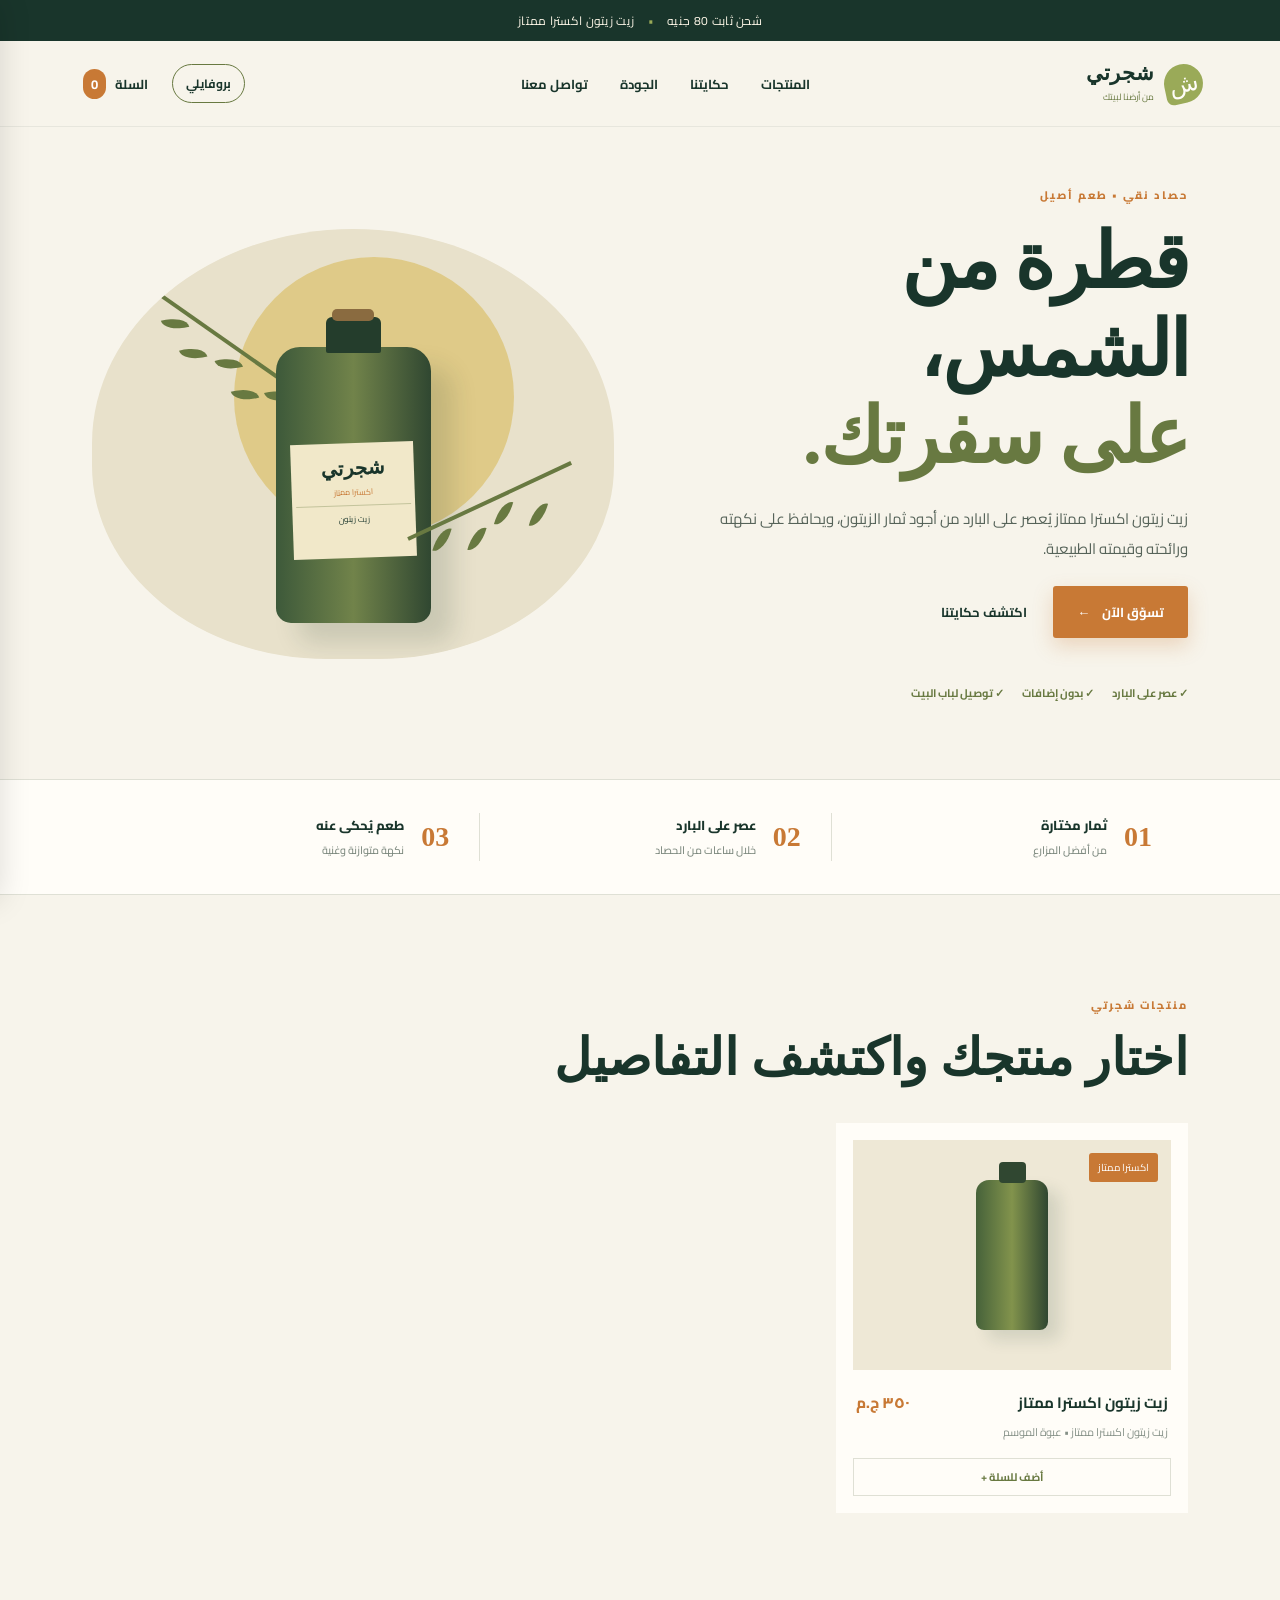
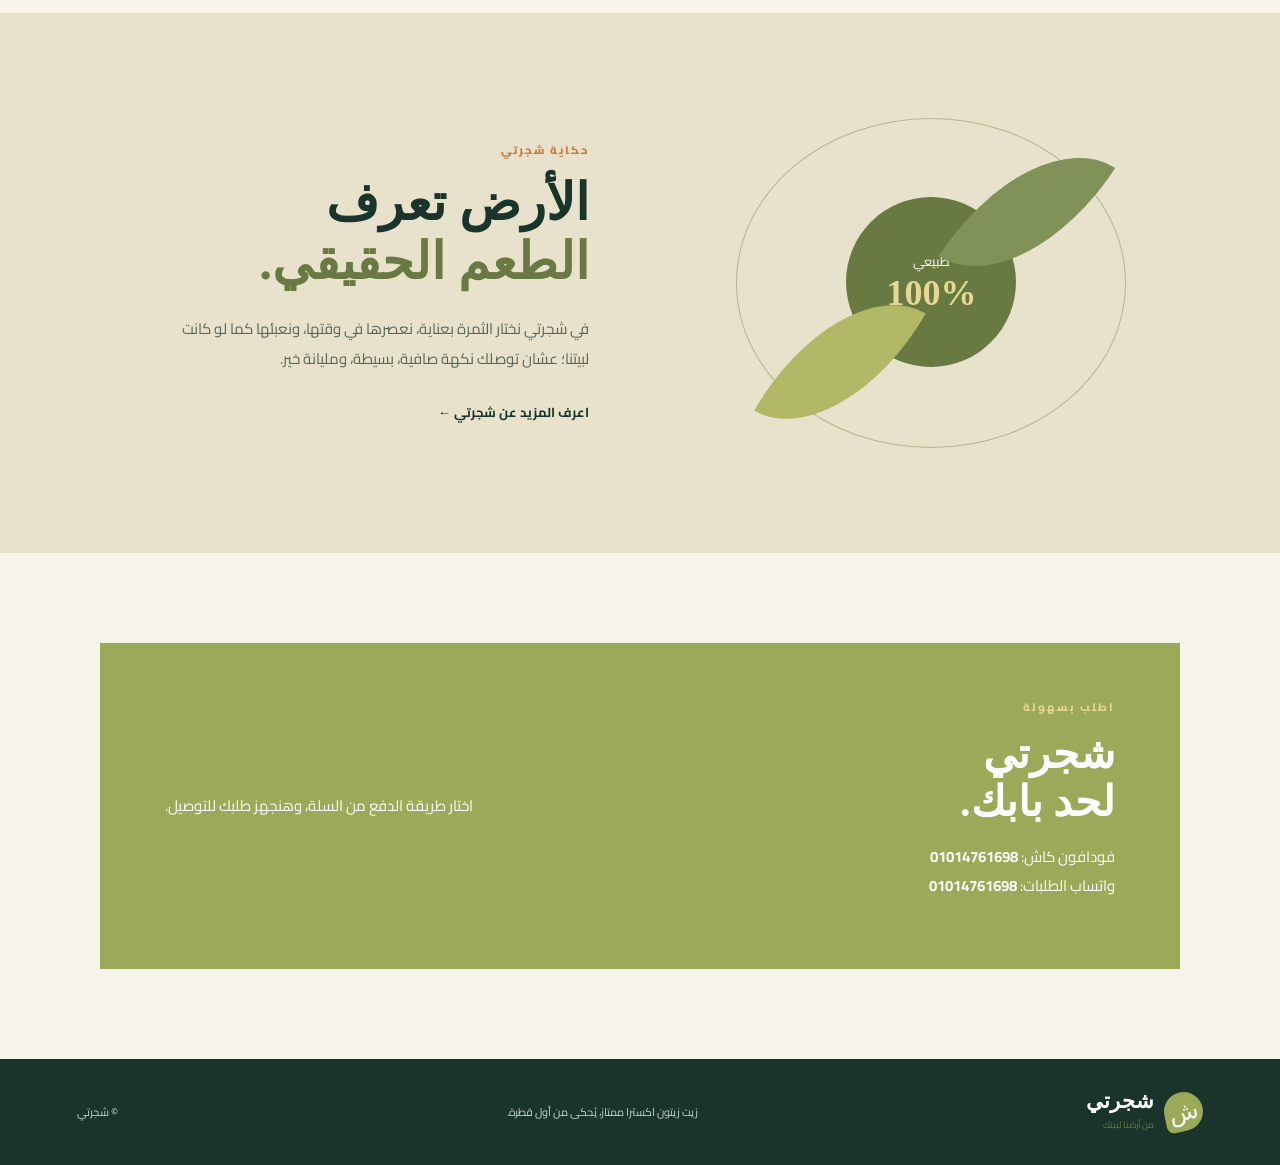
==== index.html @ 8ee8e9fa "Add standalone guest profile and automatic order tracking" ====
<!doctype html>
<html lang="ar" dir="rtl">
  <head>
    <meta charset="UTF-8" />
    <meta name="viewport" content="width=device-width, initial-scale=1.0" />
    <meta name="description" content="شجرتي — زيت زيتون اكسترا ممتاز من المزرعة إلى باب بيتك." />
    <title>شجرتي | زيت زيتون اكسترا ممتاز</title>
    <link rel="preconnect" href="https://fonts.googleapis.com" />
    <link rel="preconnect" href="https://fonts.gstatic.com" crossorigin />
    <link href="https://fonts.googleapis.com/css2?family=Cairo:wght@400;500;600;700;800&family=Playfair+Display:wght@600;700&display=swap" rel="stylesheet" />
    <link rel="stylesheet" href="styles.css" />
    <style>
      .checkout-form{display:grid;gap:10px;margin-top:18px;padding-top:16px;border-top:1px solid #dfe0d5}
      .checkout-form[hidden]{display:none}
      .checkout-form input,.checkout-form textarea{width:100%;box-sizing:border-box;border:1px solid #dfe0d5;padding:11px;font:13px Cairo;background:#fffdf8}
      .checkout-form textarea{min-height:70px;resize:vertical}
      .payment-options{display:grid;gap:8px}.payment-option{display:flex;align-items:center;gap:8px;padding:10px;background:#f3f4ed;border:1px solid transparent;cursor:pointer}.payment-option.selected{border-color:#c87935;background:#fff7eb}.payment-note{font-size:12px;color:#667066;line-height:1.7}.receipt-field{display:grid;gap:5px;padding:10px;background:#fff7eb;border:1px solid #e5c49f}.receipt-field[hidden]{display:none}.receipt-field small{font-size:11px;color:#667066}.cart-footer{max-height:72vh;overflow:auto}.product-image>img,.product-image>video{width:100%;height:100%;object-fit:cover;position:relative;z-index:1}.product-image>video{background:#19352b}.price-old{text-decoration:line-through;color:#89938a;font-size:12px;margin-left:7px}.discount-badge{background:#a94b3d;color:#fff;padding:4px 7px;border-radius:3px;font-size:10px}.intro{position:fixed;inset:0;z-index:100;background:#19352b;display:grid;place-items:center;pointer-events:none;animation:introOut .8s 2.2s forwards}.intro-bottle{width:92px;height:170px;border-radius:16px 16px 10px 10px;background:linear-gradient(90deg,#314d35,#9aaa58,#304731);position:relative;box-shadow:0 20px 40px #0005}.intro-bottle:before{content:'';position:absolute;top:-27px;right:27px;width:38px;height:30px;background:#8a6b40;border-radius:5px}.intro-drop{position:absolute;width:18px;height:26px;border-radius:70% 30% 70% 30%;background:#d8b94d;top:-90px;right:37px;transform:rotate(45deg);animation:dropIn 1.1s .35s ease-in forwards}.intro-label{position:absolute;inset:60px 10px auto;padding:12px 3px;background:#f1e8c9;text-align:center;color:#19352b;font:700 16px Georgia}.account-section,.tracking-section{max-width:1080px;margin:70px auto;padding:36px;background:#fffdf8;border:1px solid #dfe0d5}.account-grid{display:grid;grid-template-columns:1fr 1fr;gap:24px}.account-section input,.account-section textarea,.tracking-section input{width:100%;box-sizing:border-box;border:1px solid #dfe0d5;padding:11px;margin:5px 0;font:13px Cairo}.review-card{padding:14px 0;border-bottom:1px solid #dfe0d5}.stars{color:#c87935;letter-spacing:2px}.status-line{display:flex;gap:8px;flex-wrap:wrap;margin-top:15px}.status-step{padding:8px 12px;border-radius:20px;background:#eef0e8;color:#667066;font-size:12px}.status-step.active{background:#c87935;color:white}@keyframes dropIn{0%{top:-90px;opacity:0}20%{opacity:1}75%{top:105px;opacity:1}100%{top:105px;opacity:0}}@keyframes introOut{to{opacity:0;visibility:hidden}}@media(max-width:700px){.account-grid{grid-template-columns:1fr}.account-section,.tracking-section{margin-inline:22px;padding:24px}}
    </style>
  </head>
  <body>
    <div class="intro" aria-label="شجرتي"><div class="intro-bottle"><span class="intro-drop"></span><span class="intro-label">شجرتي</span></div></div>
    <div class="announcement">شحن ثابت 80 جنيه <span>•</span> زيت زيتون اكسترا ممتاز</div>
    <header class="site-header"><a class="brand" href="#top" aria-label="شجرتي - الصفحة الرئيسية"><span class="brand-mark">ش</span><span><strong>شجرتي</strong><small>من أرضنا لبيتك</small></span></a><nav class="main-nav" aria-label="التنقل الرئيسي"><a href="#products">المنتجات</a><a href="#story">حكايتنا</a><a href="#quality">الجودة</a><a href="#contact">تواصل معنا</a></nav><div class="header-actions"><a class="profile-button" id="profileButton" href="profile.html">بروفايلي</a><button class="cart-button" id="openCart" aria-label="فتح سلة المشتريات">السلة <span id="cartCount">0</span></button></div></header>
    <main id="top">
      <section class="hero"><div class="hero-copy"><p class="eyebrow">حصاد نقي • طعم أصيل</p><h1>قطرة من الشمس،<br /><em>على سفرتك.</em></h1><p class="hero-text">زيت زيتون اكسترا ممتاز يُعصر على البارد من أجود ثمار الزيتون، ويحافظ على نكهته ورائحته وقيمته الطبيعية.</p><div class="hero-actions"><a class="button button-primary" href="#products">تسوّق الآن <span>←</span></a><a class="text-link" href="#story">اكتشف حكايتنا</a></div><div class="hero-notes"><span>✓ عصر على البارد</span><span>✓ بدون إضافات</span><span>✓ توصيل لباب البيت</span></div></div><div class="hero-art" aria-label="زجاجة زيت زيتون مرسومة"><div class="sun"></div><div class="olive-branch branch-one"><i></i><i></i><i></i><i></i><i></i></div><div class="bottle"><div class="bottle-cap"></div><div class="bottle-label"><b>شجرتي</b><small>اكسترا ممتاز</small><span>زيت زيتون</span></div></div><div class="olive-branch branch-two"><i></i><i></i><i></i><i></i></div></div></section>
      <section class="trust-row" id="quality"><div><strong>01</strong><span>ثمار مختارة<br /><small>من أفضل المزارع</small></span></div><div><strong>02</strong><span>عصر على البارد<br /><small>خلال ساعات من الحصاد</small></span></div><div><strong>03</strong><span>طعم يُحكى عنه<br /><small>نكهة متوازنة وغنية</small></span></div></section>
      <section class="products-section" id="products"><div class="section-heading"><div><p class="eyebrow">منتجات شجرتي</p><h2>اختار منتجك واكتشف التفاصيل</h2></div></div><div class="products-grid" id="productsGrid"></div></section>
      <section class="story" id="story"><div class="story-visual"><div class="story-circle">طبيعي<br /><b>100%</b></div><div class="story-leaf leaf-a"></div><div class="story-leaf leaf-b"></div></div><div class="story-copy"><p class="eyebrow">حكاية شجرتي</p><h2>الأرض تعرف<br /><em>الطعم الحقيقي.</em></h2><p>في شجرتي نختار الثمرة بعناية، نعصرها في وقتها، ونعبئها كما لو كانت لبيتنا؛ عشان توصلك نكهة صافية، بسيطة، ومليانة خير.</p><a class="text-link" href="#contact">اعرف المزيد عن شجرتي ←</a></div></section>
      <section class="newsletter" id="contact"><div><p class="eyebrow">اطلب بسهولة</p><h2>شجرتي<br />لحد بابك.</h2><p class="contact-line">فودافون كاش: <strong>01014761698</strong><br />واتساب الطلبات: <strong>01014761698</strong></p></div><p>اختار طريقة الدفع من السلة، وهنجهز طلبك للتوصيل.</p></section>
    </main>
    <footer class="site-footer"><div class="brand footer-brand"><span class="brand-mark">ش</span><span><strong>شجرتي</strong><small>من أرضنا لبيتك</small></span></div><p>زيت زيتون اكسترا ممتاز، يُحكى من أول قطرة.</p><span>© شجرتي</span></footer>
    <aside class="cart-drawer" id="cartDrawer" aria-hidden="true"><div class="drawer-head"><h2>سلة مشترياتك</h2><button id="closeCart" aria-label="إغلاق السلة">×</button></div><div id="cartItems" class="cart-items"><p class="empty-cart">السلة فاضية لسه.<br />اختار زيتك المفضل!</p></div><div class="cart-footer"><div><span>المنتجات + الشحن</span><strong id="cartTotal">0 ج.م</strong></div><button class="button button-primary" id="checkout" type="button">إتمام الطلب والبيانات</button><form class="checkout-form" id="checkoutForm" hidden><input id="customerName" name="customer_name" placeholder="الاسم بالكامل" required /><input id="customerPhone" name="phone" type="tel" placeholder="رقم الهاتف" required /><textarea id="customerAddress" name="address" placeholder="العنوان بالتفصيل" required></textarea><div class="payment-options"><label class="payment-option selected" data-payment-option="cod"><input type="radio" name="payment_method" value="cod" checked /> الدفع عند الاستلام</label><label class="payment-option" data-payment-option="vodafone_cash"><input type="radio" name="payment_method" value="vodafone_cash" /> تحويل Vodafone Cash</label></div><p class="payment-note">سعر المنتج 350 ج.م + 80 ج.م شحن. للتحويل: أرسل 430 ج.م إلى <strong>01014761698</strong> ثم اختر Vodafone Cash لرفع صورة الوصل.</p><div class="receipt-field" id="receiptField" hidden><label for="receipt"><strong>ارفع صورة وصل التحويل هنا</strong></label><input id="receipt" name="receipt" type="file" accept="image/jpeg,image/png,image/webp" /><small>الصورة ستصل مباشرة إلى لوحة الأدمن لمراجعة الطلب.</small></div><textarea name="notes" placeholder="ملاحظات إضافية (اختياري)"></textarea><button class="button button-primary" type="submit">تأكيد الطلب</button><p class="admin-msg" id="checkoutMessage"></p></form></div></aside><div class="overlay" id="overlay"></div>
    <script src="script.js"></script>
  </body>
</html>
---- styles.css ----
:root{--ink:#19352b;--olive:#687941;--lime:#9aaa58;--cream:#f7f4eb;--paper:#fffdf8;--sand:#e9e0ca;--orange:#c87935;--line:#dfe0d5;--shadow:0 25px 70px #19352b18}*{box-sizing:border-box}html{scroll-behavior:smooth}body{margin:0;background:var(--cream);color:var(--ink);font-family:Cairo,Arial,sans-serif;font-size:15px}.announcement{background:var(--ink);color:#fff8e9;text-align:center;font-size:12px;letter-spacing:.3px;padding:9px}.announcement span{color:var(--lime);padding:0 10px}.site-header{height:86px;display:flex;align-items:center;justify-content:space-between;padding:0 clamp(22px,6vw,92px);background:var(--cream);border-bottom:1px solid #19352b12;position:sticky;top:0;z-index:10}.brand{display:flex;align-items:center;gap:10px;color:var(--ink);text-decoration:none}.brand-mark{width:39px;height:39px;border-radius:50% 50% 50% 7px;background:var(--lime);display:grid;place-items:center;font-family:Georgia,serif;font-size:24px;color:var(--paper);transform:rotate(-12deg)}.brand strong{display:block;font-family:Georgia,serif;font-size:21px;line-height:1}.brand small{font-size:9px;color:var(--olive);display:block;margin-top:4px}.main-nav{display:flex;gap:32px}.main-nav a,.text-link{color:var(--ink);text-decoration:none;font-size:13px;font-weight:700}.main-nav a:hover,.text-link:hover{color:var(--orange)}.cart-button{background:none;border:0;color:var(--ink);font:700 13px Cairo;cursor:pointer}.cart-button span{background:var(--orange);color:#fff;border-radius:20px;padding:3px 8px;margin-right:6px}.hero{min-height:620px;display:grid;grid-template-columns:1fr 1fr;gap:4vw;align-items:center;max-width:1250px;margin:auto;padding:58px clamp(22px,6vw,92px) 76px}.hero-copy{max-width:550px}.eyebrow{color:var(--orange);font-size:11px;letter-spacing:2px;font-weight:800;margin:0 0 14px}.hero h1,h2{font-family:Georgia,'Times New Roman',serif;font-weight:700;line-height:1.14;margin:0}.hero h1{font-size:clamp(50px,6vw,82px);letter-spacing:-2px}.hero h1 em,h2 em{color:var(--olive);font-style:normal}.hero-text{color:#566359;line-height:2;margin:22px 0;max-width:470px}.hero-actions{display:flex;align-items:center;gap:26px}.button{border:0;border-radius:3px;padding:14px 24px;font:700 13px Cairo;cursor:pointer;display:inline-flex;align-items:center;justify-content:center;gap:12px;text-decoration:none}.button-primary{background:var(--orange);color:white;box-shadow:0 8px 20px #c8793540}.button-primary:hover{background:#ad6327}.button-dark{background:var(--ink);color:white}.hero-notes{display:flex;flex-wrap:wrap;gap:18px;margin-top:45px;color:var(--olive);font-size:11px;font-weight:700}.hero-art{height:430px;position:relative;background:#e8e1cb;border-radius:50% 50% 45% 45%;overflow:hidden}.sun{width:280px;height:280px;border-radius:50%;background:#dbbf64;position:absolute;top:28px;right:100px;opacity:.65}.bottle{position:absolute;width:155px;height:276px;bottom:36px;right:calc(50% - 78px);background:linear-gradient(90deg,#3d593a,#71834a 50%,#304731);border-radius:24px 24px 15px 15px;box-shadow:22px 20px 25px #19352b25}.bottle:before{content:'';position:absolute;top:-30px;right:50px;width:55px;height:36px;background:#243d2c;border-radius:6px 6px 2px 2px}.bottle-cap{position:absolute;top:-38px;right:57px;width:42px;height:12px;background:#8a6b40;border-radius:5px}.bottle-label{position:absolute;top:96px;left:16px;right:16px;height:115px;background:#f1e8c9;color:var(--ink);text-align:center;padding:13px 4px;transform:rotate(-2deg)}.bottle-label b{font:700 20px Georgia;display:block}.bottle-label small{display:block;font-size:8px;color:var(--orange);margin:5px}.bottle-label span{font-size:8px;display:block;border-top:1px solid #68794155;padding-top:6px}.olive-branch{position:absolute;width:180px;height:110px;border-top:4px solid var(--olive);transform:rotate(35deg)}.branch-one{left:20px;top:105px}.branch-two{right:12px;bottom:55px;transform:rotate(-25deg)}.olive-branch i{position:absolute;width:13px;height:26px;border-radius:100% 0;background:var(--olive);transform:rotate(40deg)}.olive-branch i:nth-child(1){left:24px;top:0}.olive-branch i:nth-child(2){left:56px;top:14px}.olive-branch i:nth-child(3){left:91px;top:2px}.olive-branch i:nth-child(4){left:122px;top:18px}.olive-branch i:nth-child(5){left:150px;top:0}.trust-row{background:var(--paper);display:grid;grid-template-columns:repeat(3,1fr);padding:33px clamp(22px,10vw,155px);gap:30px;border-block:1px solid var(--line)}.trust-row div{display:flex;align-items:center;gap:17px;border-left:1px solid var(--line);padding-left:28px}.trust-row div:last-child{border:0}.trust-row strong{font:700 28px Georgia;color:var(--orange)}.trust-row span{font-weight:800;font-size:13px}.trust-row small{font-weight:500;color:#7c887e}.products-section{max-width:1250px;margin:auto;padding:100px clamp(22px,6vw,92px)}.section-heading{display:flex;align-items:end;justify-content:space-between;margin-bottom:36px}.section-heading h2,.story h2,.newsletter h2{font-size:clamp(35px,4vw,52px)}.filters{display:flex;gap:7px}.filter{font:700 12px Cairo;color:var(--olive);border:1px solid var(--line);background:transparent;padding:8px 17px;cursor:pointer;border-radius:20px}.filter.active,.filter:hover{background:var(--olive);border-color:var(--olive);color:white}.products-grid{display:grid;grid-template-columns:repeat(3,1fr);gap:20px}.product-card{background:var(--paper);padding:17px;position:relative;transition:transform .25s,box-shadow .25s}.product-card:hover{transform:translateY(-6px);box-shadow:var(--shadow)}.product-image{height:230px;background:#eee8d6;display:grid;place-items:center;position:relative;overflow:hidden}.product-image:after{content:'ز';font:100px Georgia;color:#d7c77e;opacity:.45;transform:rotate(-15deg)}.product-image .mini-bottle{width:72px;height:150px;background:linear-gradient(90deg,#46623a,#82934c,#304731);border-radius:13px 13px 8px 8px;position:absolute;z-index:1;box-shadow:12px 10px 16px #19352b20}.product-image .mini-bottle:before{content:'';position:absolute;top:-18px;right:22px;width:27px;height:21px;background:#304731;border-radius:4px}.product-tag{position:absolute;top:13px;right:13px;background:var(--orange);color:white;border-radius:3px;padding:5px 9px;font-size:10px;z-index:2}.product-info{padding:18px 3px 3px;display:flex;justify-content:space-between;gap:10px}.product-info h3{font-size:15px;margin:0 0 5px}.product-info p{font-size:11px;color:#859087;margin:0}.price{font-weight:800;color:var(--orange);white-space:nowrap}.add-product{background:none;border:1px solid var(--line);color:var(--olive);font:700 11px Cairo;padding:8px 10px;cursor:pointer;margin-top:13px;width:100%}.add-product:hover{background:var(--olive);color:#fff}.story{background:#e8e1cb;display:grid;grid-template-columns:1fr 1fr;gap:8vw;align-items:center;padding:105px clamp(22px,12vw,180px)}.story-visual{height:330px;position:relative;border:1px solid #68794166;border-radius:50%;max-width:390px}.story-circle{position:absolute;width:170px;height:170px;border-radius:50%;background:var(--olive);color:#fff;text-align:center;display:grid;place-content:center;line-height:1.7;top:78px;right:calc(50% - 85px);font-size:13px}.story-circle b{font:700 36px Georgia;color:#e7d796}.story-leaf{position:absolute;width:100px;height:170px;border-radius:100% 0;background:#819258}.leaf-a{top:8px;right:48px;transform:rotate(33deg)}.leaf-b{bottom:0;left:53px;transform:rotate(210deg);background:#b1b866}.story-copy{max-width:460px}.story-copy p:not(.eyebrow){line-height:2;color:#58675d;margin:23px 0}.newsletter{max-width:1080px;margin:90px auto;padding:54px 65px;background:var(--lime);color:#fff;display:flex;align-items:center;justify-content:space-between;gap:30px}.newsletter .eyebrow{color:#e5d696}.newsletter h2{font-size:42px}.newsletter form{display:flex;flex-wrap:wrap;gap:8px;max-width:410px}.newsletter input{border:0;padding:15px;width:245px;font:12px Cairo;background:#fffdf8}.newsletter .button-dark{background:var(--ink)}.newsletter small{flex-basis:100%;font-size:11px}.site-footer{background:var(--ink);color:#cdd6c8;display:flex;align-items:center;justify-content:space-between;padding:32px clamp(22px,6vw,92px);font-size:11px}.footer-brand{color:#fff}.cart-drawer{position:fixed;z-index:30;left:0;top:0;width:min(420px,100%);height:100vh;background:var(--paper);transform:translateX(-100%);transition:transform .3s;display:flex;flex-direction:column;box-shadow:0 0 30px #0002}.cart-drawer.open{transform:translateX(0)}.drawer-head{display:flex;justify-content:space-between;align-items:center;padding:24px;border-bottom:1px solid var(--line)}.drawer-head h2{font-size:24px}.drawer-head button{background:none;border:0;font-size:28px;cursor:pointer;color:var(--ink)}.cart-items{padding:24px;flex:1;overflow:auto}.empty-cart{text-align:center;color:#89938a;line-height:2;margin-top:70px}.cart-line{display:flex;justify-content:space-between;align-items:center;border-bottom:1px solid var(--line);padding:15px 0}.cart-line h4{margin:0 0 5px}.cart-line small{color:#89938a}.cart-line button{background:none;border:0;color:var(--orange);cursor:pointer}.cart-footer{padding:24px;border-top:1px solid var(--line)}.cart-footer>div{display:flex;justify-content:space-between;margin-bottom:20px}.cart-footer strong{color:var(--orange)}.cart-footer .button{width:100%}.overlay{position:fixed;inset:0;background:#19352b80;z-index:20;display:none}.overlay.show{display:block}@media(max-width:800px){.main-nav{display:none}.hero{grid-template-columns:1fr;padding-top:48px}.hero-art{height:330px;order:-1}.bottle{transform:scale(.8);bottom:10px}.trust-row{grid-template-columns:1fr;gap:18px}.trust-row div{border:0;border-bottom:1px solid var(--line);padding:0 0 15px}.products-grid{grid-template-columns:1fr 1fr}.story{grid-template-columns:1fr;padding-block:75px}.story-visual{margin:auto;width:100%}.newsletter{margin-inline:22px;padding:35px 25px;display:block}.newsletter h2{font-size:34px;margin-bottom:26px}.newsletter input{width:100%}.newsletter .button{width:100%}.site-footer{display:grid;gap:18px}.section-heading{display:block}.filters{margin-top:20px}}@media(max-width:480px){.products-grid{grid-template-columns:1fr}.hero h1{font-size:49px}.hero-notes{display:grid;gap:9px}.site-header{height:72px}.hero-actions{gap:15px}}

.product-link{display:grid;color:inherit;text-decoration:none}.product-link:hover h3{color:var(--orange)}.profile-form{display:grid;grid-template-columns:1fr 1fr auto;gap:10px;margin:20px 0}.profile-form input{margin:0!important}.order-card{display:flex;justify-content:space-between;gap:12px;padding:14px;margin:8px 0;background:#f3f4ed;color:var(--ink);text-decoration:none;border-right:3px solid var(--orange)}.order-card span,.order-card small{color:#69756b;font-size:12px}@media(max-width:700px){.profile-form{grid-template-columns:1fr}.order-card{display:grid}}

.header-actions{display:flex;align-items:center;gap:18px}.profile-button{border:1px solid var(--olive);color:var(--ink);border-radius:20px;padding:7px 13px;font-size:12px;font-weight:700;text-decoration:none;max-width:150px;overflow:hidden;text-overflow:ellipsis;white-space:nowrap}.profile-button:hover{background:var(--olive);color:#fff}.profile-tracking{border-top:1px solid var(--line);margin-top:24px;padding-top:20px}.profile-tracking form{display:grid;grid-template-columns:1fr 1fr auto;gap:10px}.profile-tracking input{margin:0!important}@media(max-width:700px){.header-actions{gap:8px}.profile-button{max-width:105px;padding-inline:9px}.profile-tracking form{grid-template-columns:1fr}}
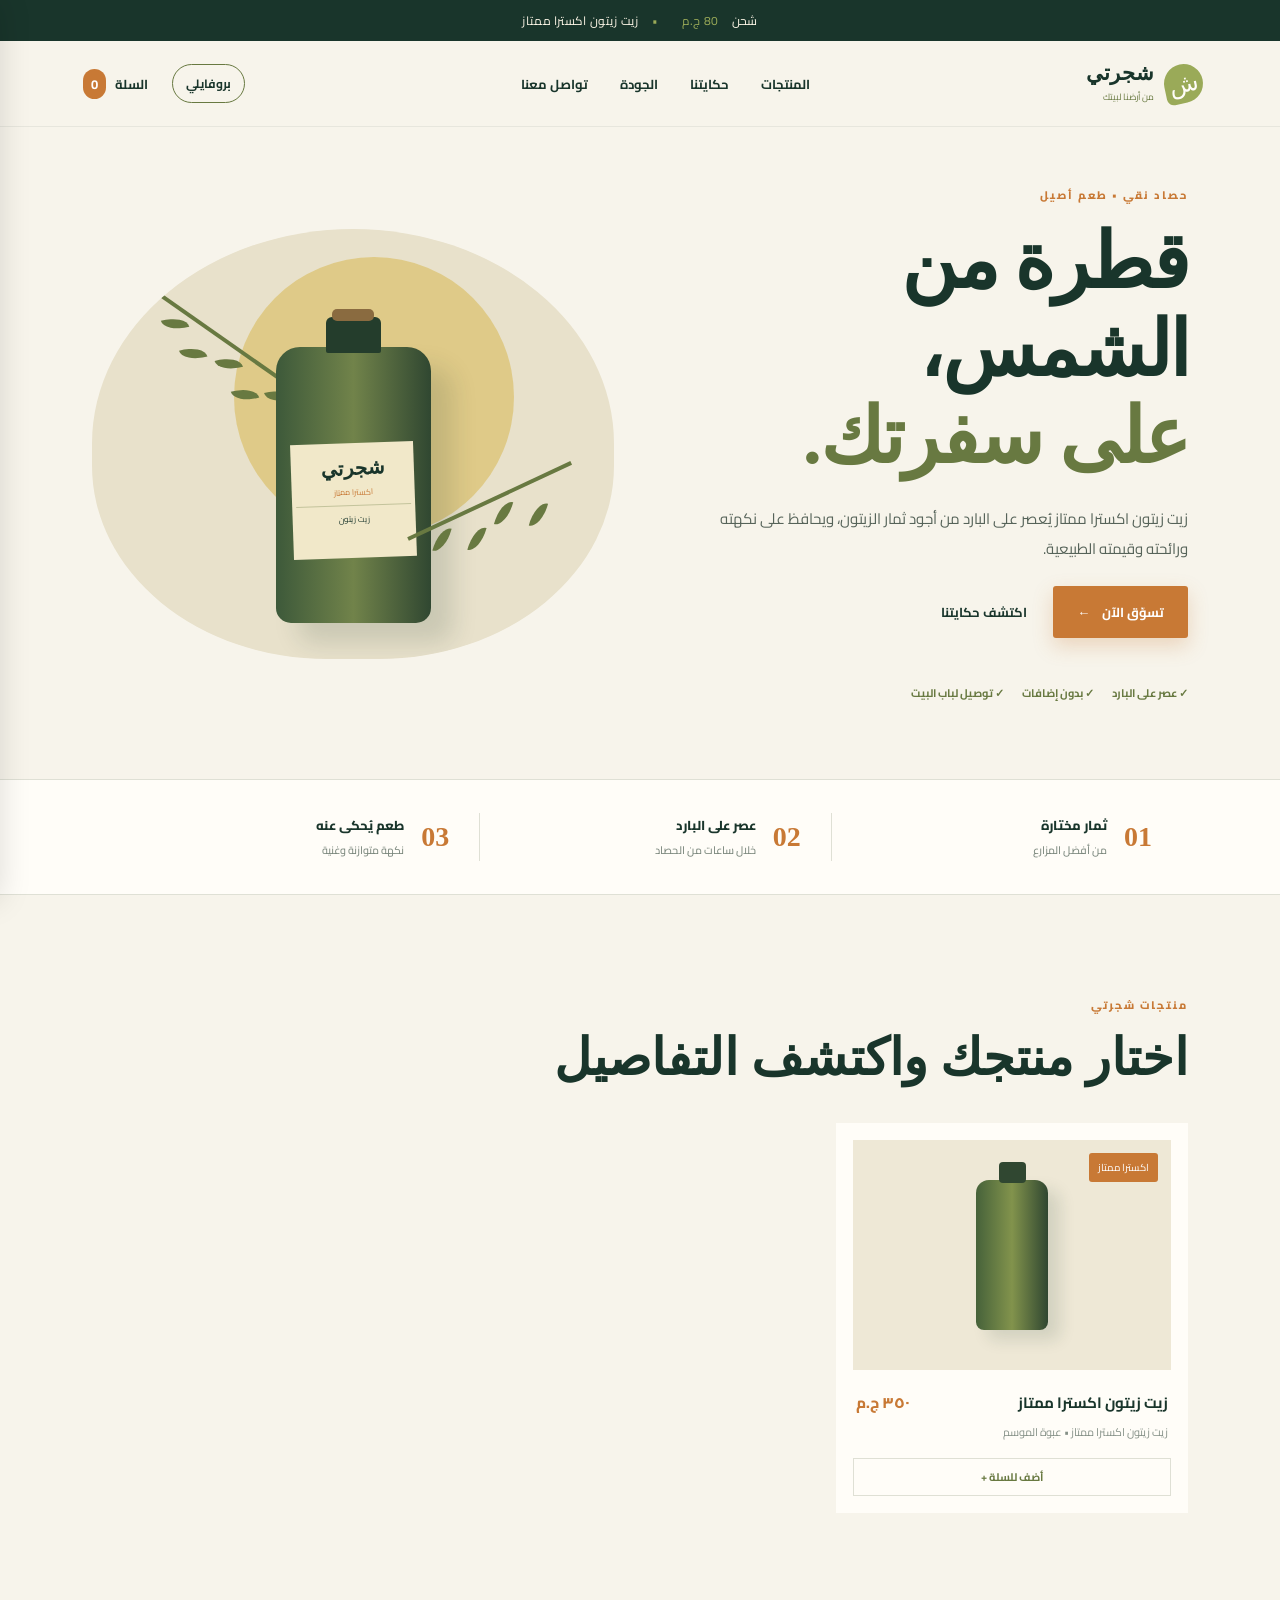
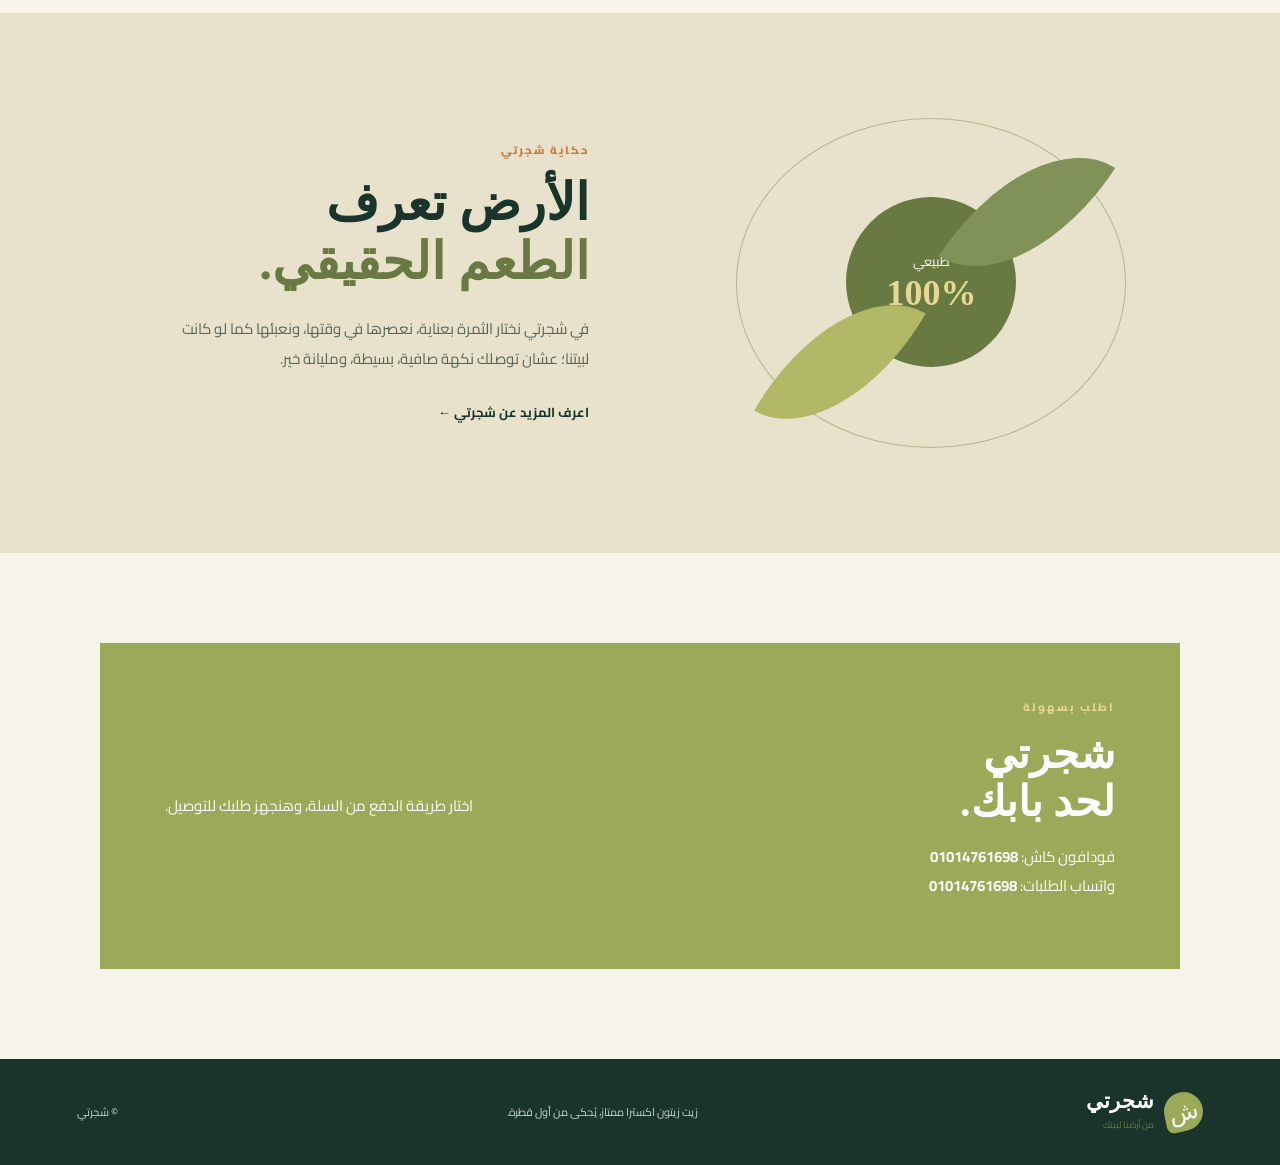
==== commit eed97193: "Fix storefront product flow and dynamic shipping Co-authored-by: Manus <dev-agent@manus.ai>" ====
--- a/index.html
+++ b/index.html
@@ -4,11 +4,19 @@
     <meta charset="UTF-8" />
     <meta name="viewport" content="width=device-width, initial-scale=1.0" />
     <meta name="description" content="شجرتي — زيت زيتون اكسترا ممتاز من المزرعة إلى باب بيتك." />
+    <meta name="theme-color" content="#19352b" />
+    <meta property="og:type" content="website" />
+    <meta property="og:title" content="شجرتي | زيت زيتون اكسترا ممتاز" />
+    <meta property="og:description" content="قطرة من الشمس على سفرتك — اطلب زيت شجرتي بسهولة." />
+    <meta property="og:locale" content="ar_EG" />
+    <link rel="manifest" href="site.webmanifest" />
+    <link rel="canonical" href="https://shagartystore-ctrl.github.io/Sh_Store/" />
     <title>شجرتي | زيت زيتون اكسترا ممتاز</title>
     <link rel="preconnect" href="https://fonts.googleapis.com" />
     <link rel="preconnect" href="https://fonts.gstatic.com" crossorigin />
     <link href="https://fonts.googleapis.com/css2?family=Cairo:wght@400;500;600;700;800&family=Playfair+Display:wght@600;700&display=swap" rel="stylesheet" />
     <link rel="stylesheet" href="styles.css" />
+    <script type="application/ld+json">{"@context":"https://schema.org","@type":"Organization","name":"شجرتي","description":"زيت زيتون اكسترا ممتاز","telephone":"+201014761698","url":"https://shagartystore-ctrl.github.io/Sh_Store/","sameAs":["https://wa.me/201014761698"]}</script>
     <style>
       .checkout-form{display:grid;gap:10px;margin-top:18px;padding-top:16px;border-top:1px solid #dfe0d5}
       .checkout-form[hidden]{display:none}
@@ -19,17 +27,17 @@
   </head>
   <body>
     <div class="intro" aria-label="شجرتي"><div class="intro-bottle"><span class="intro-drop"></span><span class="intro-label">شجرتي</span></div></div>
-    <div class="announcement">شحن ثابت 80 جنيه <span>•</span> زيت زيتون اكسترا ممتاز</div>
+    <div class="announcement">شحن <span data-shipping-fee>80 ج.م</span> <span>•</span> زيت زيتون اكسترا ممتاز</div>
     <header class="site-header"><a class="brand" href="#top" aria-label="شجرتي - الصفحة الرئيسية"><span class="brand-mark">ش</span><span><strong>شجرتي</strong><small>من أرضنا لبيتك</small></span></a><nav class="main-nav" aria-label="التنقل الرئيسي"><a href="#products">المنتجات</a><a href="#story">حكايتنا</a><a href="#quality">الجودة</a><a href="#contact">تواصل معنا</a></nav><div class="header-actions"><a class="profile-button" id="profileButton" href="profile.html">بروفايلي</a><button class="cart-button" id="openCart" aria-label="فتح سلة المشتريات">السلة <span id="cartCount">0</span></button></div></header>
     <main id="top">
       <section class="hero"><div class="hero-copy"><p class="eyebrow">حصاد نقي • طعم أصيل</p><h1>قطرة من الشمس،<br /><em>على سفرتك.</em></h1><p class="hero-text">زيت زيتون اكسترا ممتاز يُعصر على البارد من أجود ثمار الزيتون، ويحافظ على نكهته ورائحته وقيمته الطبيعية.</p><div class="hero-actions"><a class="button button-primary" href="#products">تسوّق الآن <span>←</span></a><a class="text-link" href="#story">اكتشف حكايتنا</a></div><div class="hero-notes"><span>✓ عصر على البارد</span><span>✓ بدون إضافات</span><span>✓ توصيل لباب البيت</span></div></div><div class="hero-art" aria-label="زجاجة زيت زيتون مرسومة"><div class="sun"></div><div class="olive-branch branch-one"><i></i><i></i><i></i><i></i><i></i></div><div class="bottle"><div class="bottle-cap"></div><div class="bottle-label"><b>شجرتي</b><small>اكسترا ممتاز</small><span>زيت زيتون</span></div></div><div class="olive-branch branch-two"><i></i><i></i><i></i><i></i></div></div></section>
       <section class="trust-row" id="quality"><div><strong>01</strong><span>ثمار مختارة<br /><small>من أفضل المزارع</small></span></div><div><strong>02</strong><span>عصر على البارد<br /><small>خلال ساعات من الحصاد</small></span></div><div><strong>03</strong><span>طعم يُحكى عنه<br /><small>نكهة متوازنة وغنية</small></span></div></section>
       <section class="products-section" id="products"><div class="section-heading"><div><p class="eyebrow">منتجات شجرتي</p><h2>اختار منتجك واكتشف التفاصيل</h2></div></div><div class="products-grid" id="productsGrid"></div></section>
       <section class="story" id="story"><div class="story-visual"><div class="story-circle">طبيعي<br /><b>100%</b></div><div class="story-leaf leaf-a"></div><div class="story-leaf leaf-b"></div></div><div class="story-copy"><p class="eyebrow">حكاية شجرتي</p><h2>الأرض تعرف<br /><em>الطعم الحقيقي.</em></h2><p>في شجرتي نختار الثمرة بعناية، نعصرها في وقتها، ونعبئها كما لو كانت لبيتنا؛ عشان توصلك نكهة صافية، بسيطة، ومليانة خير.</p><a class="text-link" href="#contact">اعرف المزيد عن شجرتي ←</a></div></section>
-      <section class="newsletter" id="contact"><div><p class="eyebrow">اطلب بسهولة</p><h2>شجرتي<br />لحد بابك.</h2><p class="contact-line">فودافون كاش: <strong>01014761698</strong><br />واتساب الطلبات: <strong>01014761698</strong></p></div><p>اختار طريقة الدفع من السلة، وهنجهز طلبك للتوصيل.</p></section>
+      <section class="newsletter" id="contact"><div><p class="eyebrow">اطلب بسهولة</p><h2>شجرتي<br />لحد بابك.</h2><p class="contact-line">فودافون كاش: <strong data-cash-number>01014761698</strong><br />واتساب الطلبات: <strong>01014761698</strong></p></div><p>اختار طريقة الدفع من السلة، وهنجهز طلبك للتوصيل.</p></section>
     </main>
     <footer class="site-footer"><div class="brand footer-brand"><span class="brand-mark">ش</span><span><strong>شجرتي</strong><small>من أرضنا لبيتك</small></span></div><p>زيت زيتون اكسترا ممتاز، يُحكى من أول قطرة.</p><span>© شجرتي</span></footer>
-    <aside class="cart-drawer" id="cartDrawer" aria-hidden="true"><div class="drawer-head"><h2>سلة مشترياتك</h2><button id="closeCart" aria-label="إغلاق السلة">×</button></div><div id="cartItems" class="cart-items"><p class="empty-cart">السلة فاضية لسه.<br />اختار زيتك المفضل!</p></div><div class="cart-footer"><div><span>المنتجات + الشحن</span><strong id="cartTotal">0 ج.م</strong></div><button class="button button-primary" id="checkout" type="button">إتمام الطلب والبيانات</button><form class="checkout-form" id="checkoutForm" hidden><input id="customerName" name="customer_name" placeholder="الاسم بالكامل" required /><input id="customerPhone" name="phone" type="tel" placeholder="رقم الهاتف" required /><textarea id="customerAddress" name="address" placeholder="العنوان بالتفصيل" required></textarea><div class="payment-options"><label class="payment-option selected" data-payment-option="cod"><input type="radio" name="payment_method" value="cod" checked /> الدفع عند الاستلام</label><label class="payment-option" data-payment-option="vodafone_cash"><input type="radio" name="payment_method" value="vodafone_cash" /> تحويل Vodafone Cash</label></div><p class="payment-note">سعر المنتج 350 ج.م + 80 ج.م شحن. للتحويل: أرسل 430 ج.م إلى <strong>01014761698</strong> ثم اختر Vodafone Cash لرفع صورة الوصل.</p><div class="receipt-field" id="receiptField" hidden><label for="receipt"><strong>ارفع صورة وصل التحويل هنا</strong></label><input id="receipt" name="receipt" type="file" accept="image/jpeg,image/png,image/webp" /><small>الصورة ستصل مباشرة إلى لوحة الأدمن لمراجعة الطلب.</small></div><textarea name="notes" placeholder="ملاحظات إضافية (اختياري)"></textarea><button class="button button-primary" type="submit">تأكيد الطلب</button><p class="admin-msg" id="checkoutMessage"></p></form></div></aside><div class="overlay" id="overlay"></div>
+    <aside class="cart-drawer" id="cartDrawer" aria-hidden="true"><div class="drawer-head"><h2>سلة مشترياتك</h2><button id="closeCart" aria-label="إغلاق السلة">×</button></div><div id="cartItems" class="cart-items"><p class="empty-cart">السلة فاضية لسه.<br />اختار زيتك المفضل!</p></div><div class="cart-footer"><div><span>المنتجات + الشحن</span><strong id="cartTotal">0 ج.م</strong></div><button class="button button-primary" id="checkout" type="button">إتمام الطلب والبيانات</button><form class="checkout-form" id="checkoutForm" hidden><input id="customerName" name="customer_name" placeholder="الاسم بالكامل" required /><input id="customerPhone" name="phone" type="tel" placeholder="رقم الهاتف" required /><textarea id="customerAddress" name="address" placeholder="العنوان بالتفصيل" required></textarea><div class="payment-options"><label class="payment-option selected" data-payment-option="cod"><input type="radio" name="payment_method" value="cod" checked /> الدفع عند الاستلام</label><label class="payment-option" data-payment-option="vodafone_cash"><input type="radio" name="payment_method" value="vodafone_cash" /> تحويل Vodafone Cash</label></div><p class="payment-note">سعر المنتجات + <span data-shipping-fee>80 ج.م</span> شحن. للتحويل: أرسل الإجمالي الظاهر في السلة إلى <strong data-cash-number>01014761698</strong> ثم اختر Vodafone Cash لرفع صورة الوصل.</p><div class="receipt-field" id="receiptField" hidden><label for="receipt"><strong>ارفع صورة وصل التحويل هنا</strong></label><input id="receipt" name="receipt" type="file" accept="image/jpeg,image/png,image/webp" /><small>الصورة ستصل مباشرة إلى لوحة الأدمن لمراجعة الطلب.</small></div><textarea name="notes" placeholder="ملاحظات إضافية (اختياري)"></textarea><button class="button button-primary" type="submit">تأكيد الطلب</button><p class="admin-msg" id="checkoutMessage"></p></form></div></aside><div class="overlay" id="overlay"></div>
     <script src="script.js"></script>
   </body>
 </html>
--- a/styles.css
+++ b/styles.css
@@ -3,3 +3,4 @@
 .product-link{display:grid;color:inherit;text-decoration:none}.product-link:hover h3{color:var(--orange)}.profile-form{display:grid;grid-template-columns:1fr 1fr auto;gap:10px;margin:20px 0}.profile-form input{margin:0!important}.order-card{display:flex;justify-content:space-between;gap:12px;padding:14px;margin:8px 0;background:#f3f4ed;color:var(--ink);text-decoration:none;border-right:3px solid var(--orange)}.order-card span,.order-card small{color:#69756b;font-size:12px}@media(max-width:700px){.profile-form{grid-template-columns:1fr}.order-card{display:grid}}
 
 .header-actions{display:flex;align-items:center;gap:18px}.profile-button{border:1px solid var(--olive);color:var(--ink);border-radius:20px;padding:7px 13px;font-size:12px;font-weight:700;text-decoration:none;max-width:150px;overflow:hidden;text-overflow:ellipsis;white-space:nowrap}.profile-button:hover{background:var(--olive);color:#fff}.profile-tracking{border-top:1px solid var(--line);margin-top:24px;padding-top:20px}.profile-tracking form{display:grid;grid-template-columns:1fr 1fr auto;gap:10px}.profile-tracking input{margin:0!important}@media(max-width:700px){.header-actions{gap:8px}.profile-button{max-width:105px;padding-inline:9px}.profile-tracking form{grid-template-columns:1fr}}
+.stats-grid{display:grid;grid-template-columns:repeat(4,1fr);gap:14px}.stat-card{background:#f1f3e9;border-right:4px solid var(--orange);padding:18px}.stat-card small{display:block;color:#6e796e;font-size:12px}.stat-card strong{display:block;color:var(--ink);font:700 25px Georgia;margin-top:9px}.shipping-form{display:flex;align-items:end;gap:14px;flex-wrap:wrap}.shipping-form label{font-size:12px;font-weight:700;color:#5d695f}.shipping-form input{display:block;margin-top:7px;border:1px solid var(--line);padding:12px;font:14px Cairo;width:220px}@media(max-width:700px){.stats-grid{grid-template-columns:1fr 1fr}.shipping-form{display:grid}.shipping-form input{width:100%}}
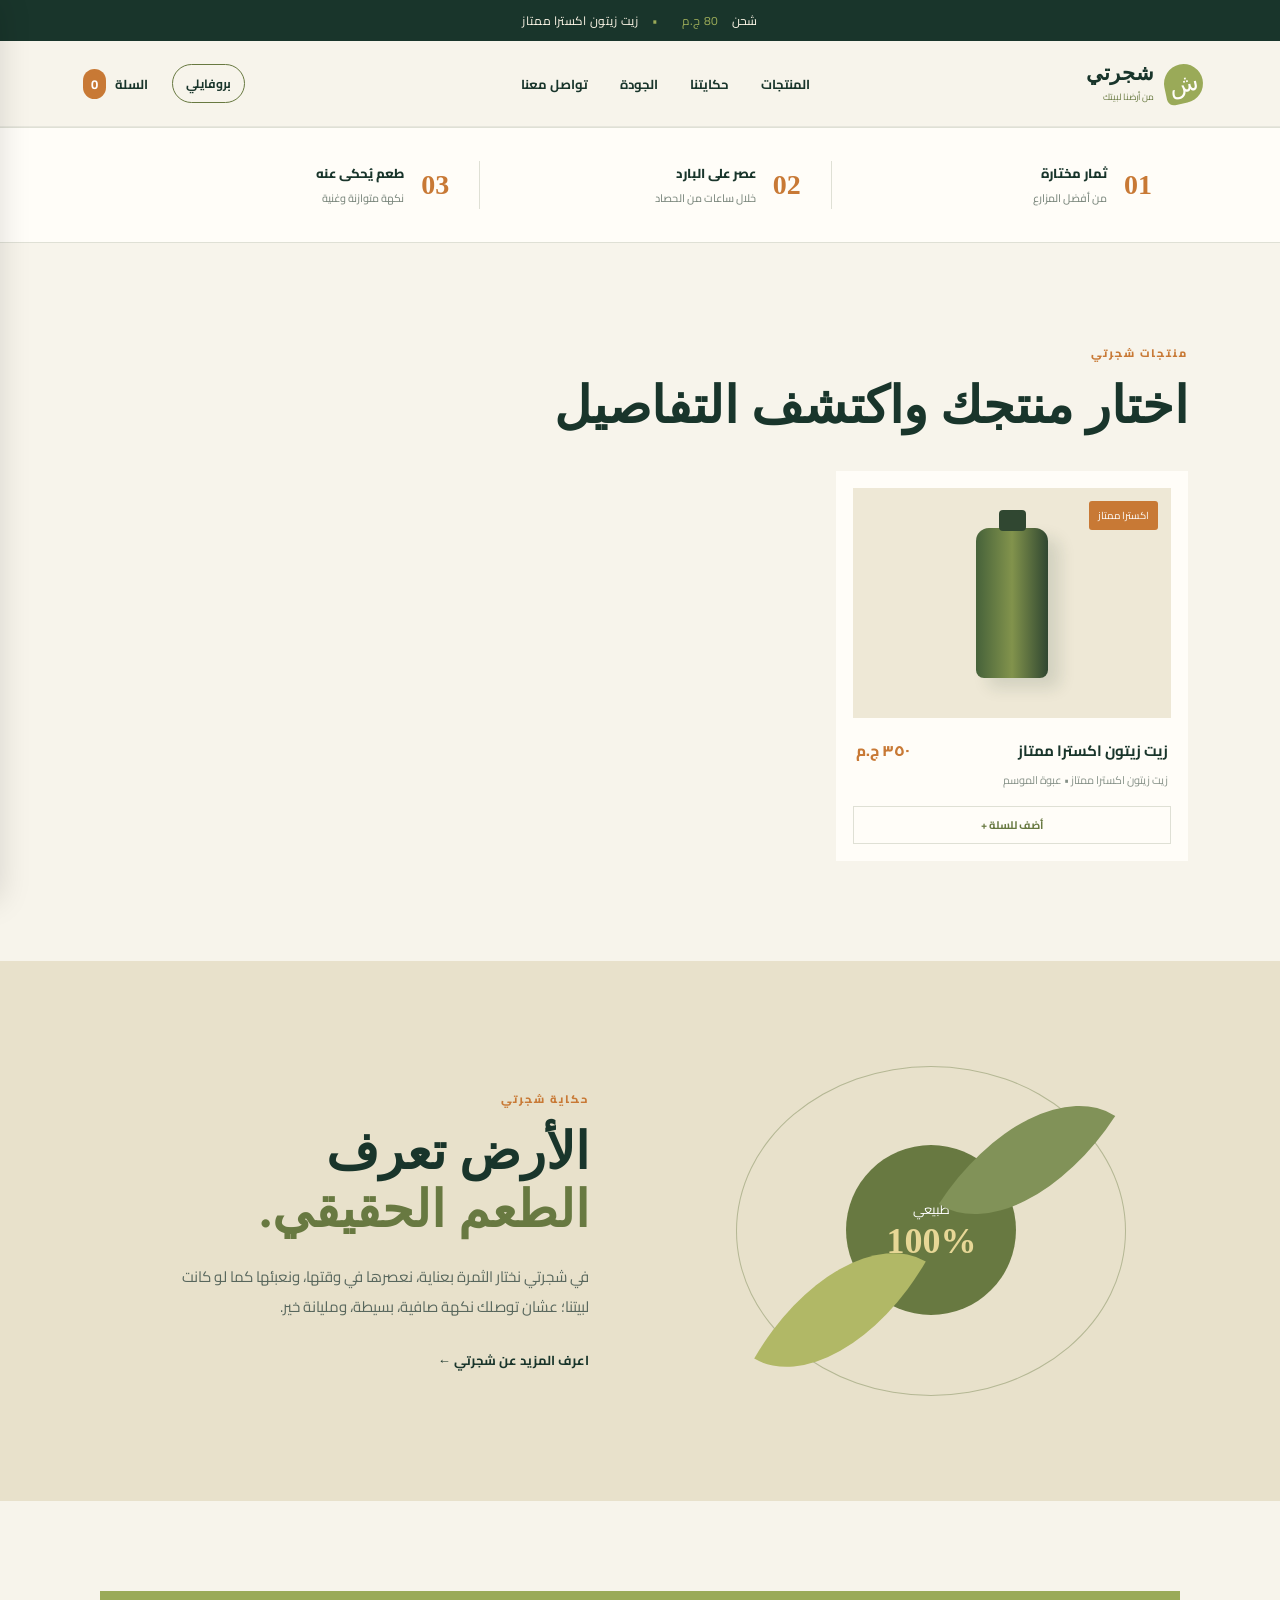
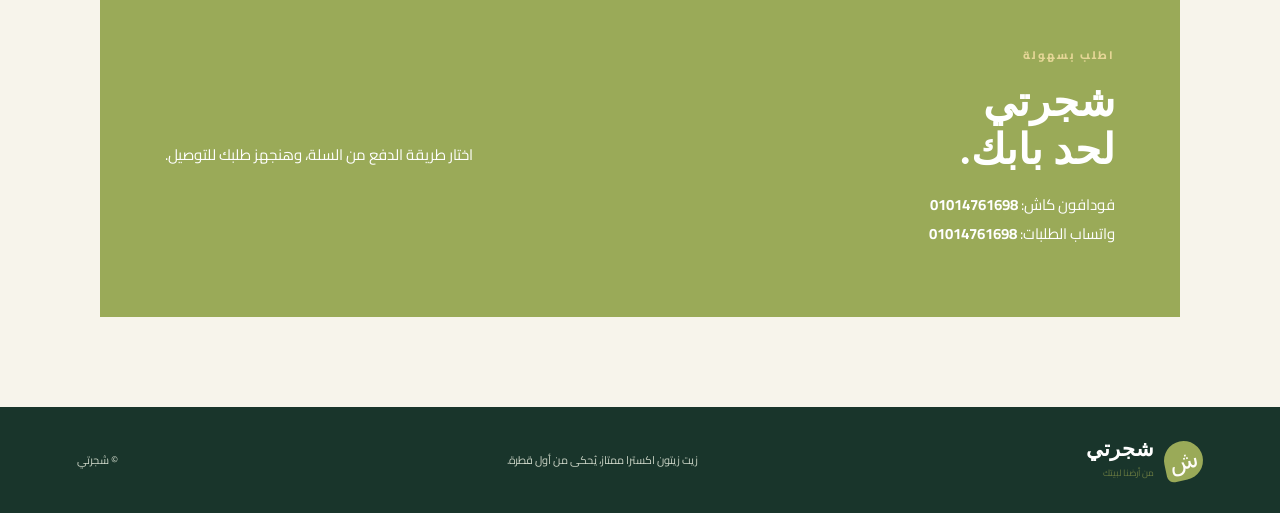
==== commit 131270ee: "Add guest profile avatars and simplify storefront intro Co-authored-by: Manus <dev-agent@manus.ai>" ====
--- a/index.html
+++ b/index.html
@@ -26,11 +26,9 @@
     </style>
   </head>
   <body>
-    <div class="intro" aria-label="شجرتي"><div class="intro-bottle"><span class="intro-drop"></span><span class="intro-label">شجرتي</span></div></div>
     <div class="announcement">شحن <span data-shipping-fee>80 ج.م</span> <span>•</span> زيت زيتون اكسترا ممتاز</div>
     <header class="site-header"><a class="brand" href="#top" aria-label="شجرتي - الصفحة الرئيسية"><span class="brand-mark">ش</span><span><strong>شجرتي</strong><small>من أرضنا لبيتك</small></span></a><nav class="main-nav" aria-label="التنقل الرئيسي"><a href="#products">المنتجات</a><a href="#story">حكايتنا</a><a href="#quality">الجودة</a><a href="#contact">تواصل معنا</a></nav><div class="header-actions"><a class="profile-button" id="profileButton" href="profile.html">بروفايلي</a><button class="cart-button" id="openCart" aria-label="فتح سلة المشتريات">السلة <span id="cartCount">0</span></button></div></header>
     <main id="top">
-      <section class="hero"><div class="hero-copy"><p class="eyebrow">حصاد نقي • طعم أصيل</p><h1>قطرة من الشمس،<br /><em>على سفرتك.</em></h1><p class="hero-text">زيت زيتون اكسترا ممتاز يُعصر على البارد من أجود ثمار الزيتون، ويحافظ على نكهته ورائحته وقيمته الطبيعية.</p><div class="hero-actions"><a class="button button-primary" href="#products">تسوّق الآن <span>←</span></a><a class="text-link" href="#story">اكتشف حكايتنا</a></div><div class="hero-notes"><span>✓ عصر على البارد</span><span>✓ بدون إضافات</span><span>✓ توصيل لباب البيت</span></div></div><div class="hero-art" aria-label="زجاجة زيت زيتون مرسومة"><div class="sun"></div><div class="olive-branch branch-one"><i></i><i></i><i></i><i></i><i></i></div><div class="bottle"><div class="bottle-cap"></div><div class="bottle-label"><b>شجرتي</b><small>اكسترا ممتاز</small><span>زيت زيتون</span></div></div><div class="olive-branch branch-two"><i></i><i></i><i></i><i></i></div></div></section>
       <section class="trust-row" id="quality"><div><strong>01</strong><span>ثمار مختارة<br /><small>من أفضل المزارع</small></span></div><div><strong>02</strong><span>عصر على البارد<br /><small>خلال ساعات من الحصاد</small></span></div><div><strong>03</strong><span>طعم يُحكى عنه<br /><small>نكهة متوازنة وغنية</small></span></div></section>
       <section class="products-section" id="products"><div class="section-heading"><div><p class="eyebrow">منتجات شجرتي</p><h2>اختار منتجك واكتشف التفاصيل</h2></div></div><div class="products-grid" id="productsGrid"></div></section>
       <section class="story" id="story"><div class="story-visual"><div class="story-circle">طبيعي<br /><b>100%</b></div><div class="story-leaf leaf-a"></div><div class="story-leaf leaf-b"></div></div><div class="story-copy"><p class="eyebrow">حكاية شجرتي</p><h2>الأرض تعرف<br /><em>الطعم الحقيقي.</em></h2><p>في شجرتي نختار الثمرة بعناية، نعصرها في وقتها، ونعبئها كما لو كانت لبيتنا؛ عشان توصلك نكهة صافية، بسيطة، ومليانة خير.</p><a class="text-link" href="#contact">اعرف المزيد عن شجرتي ←</a></div></section>
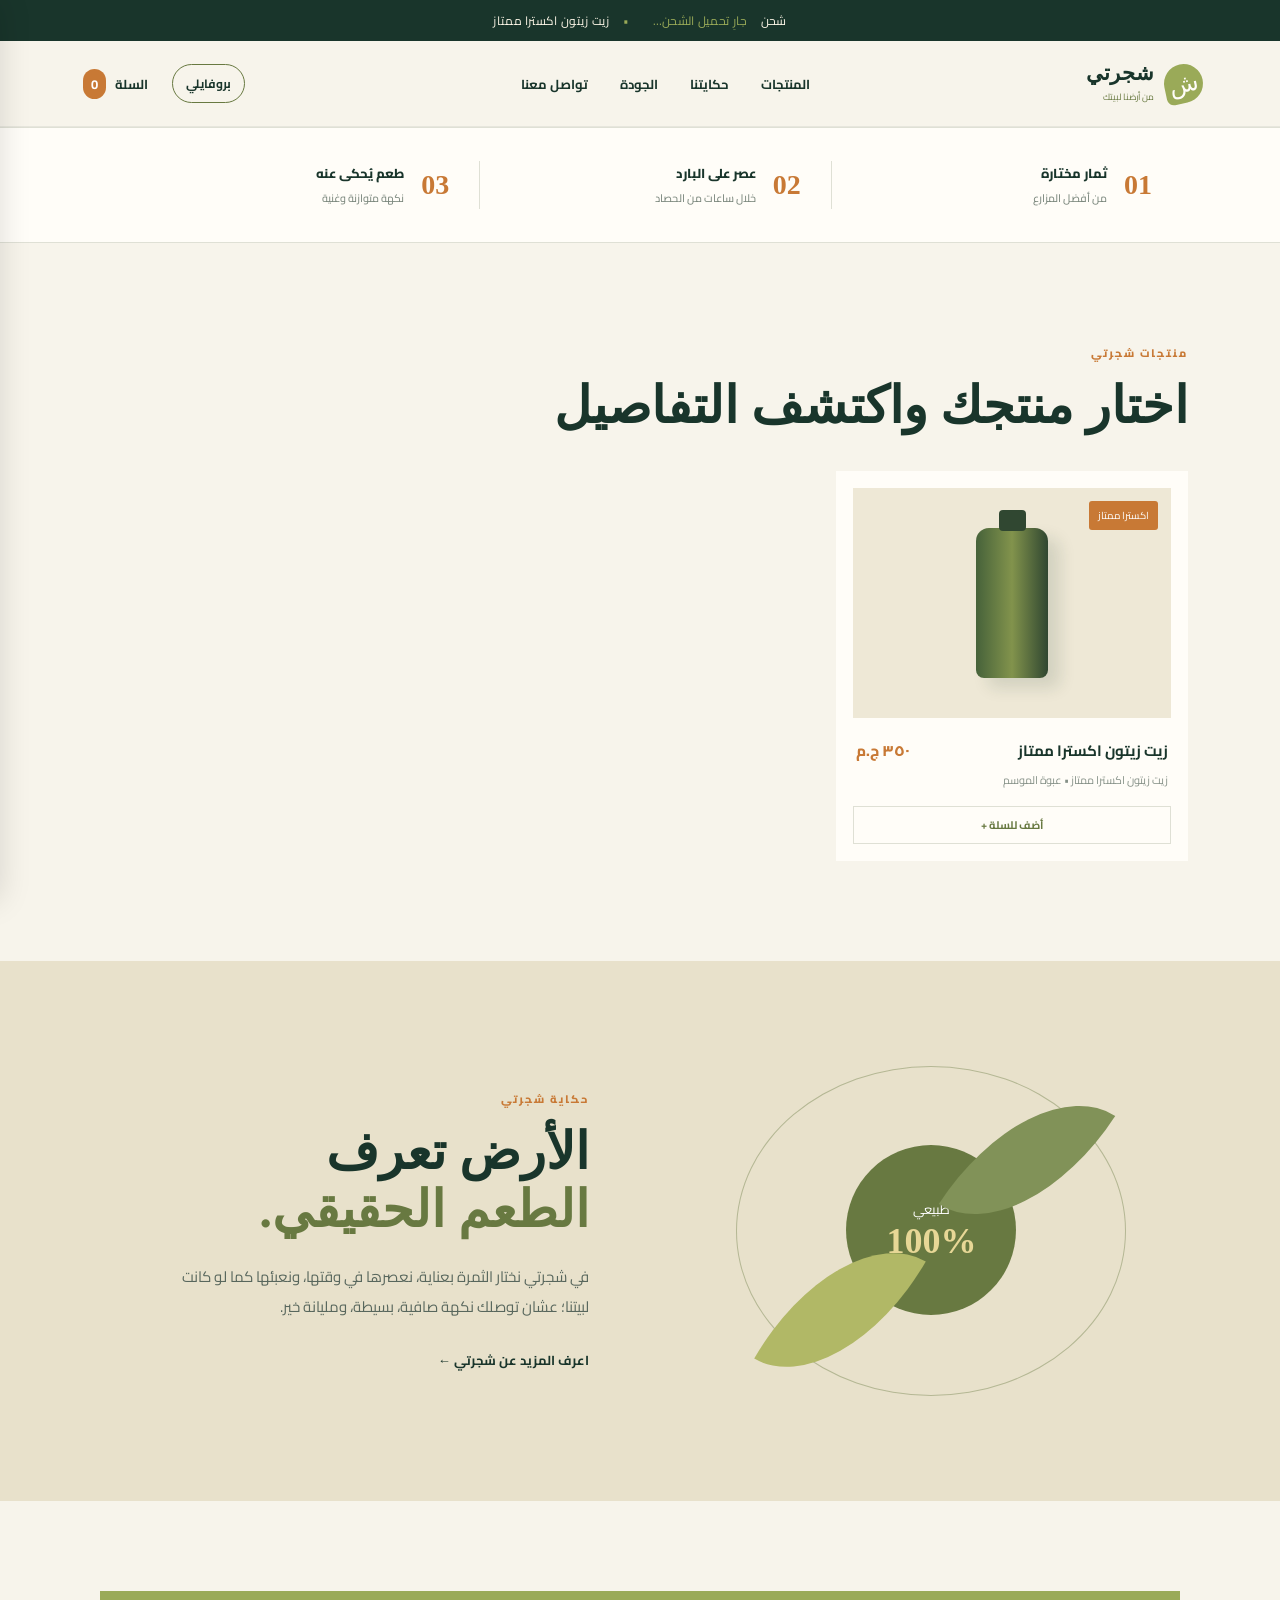
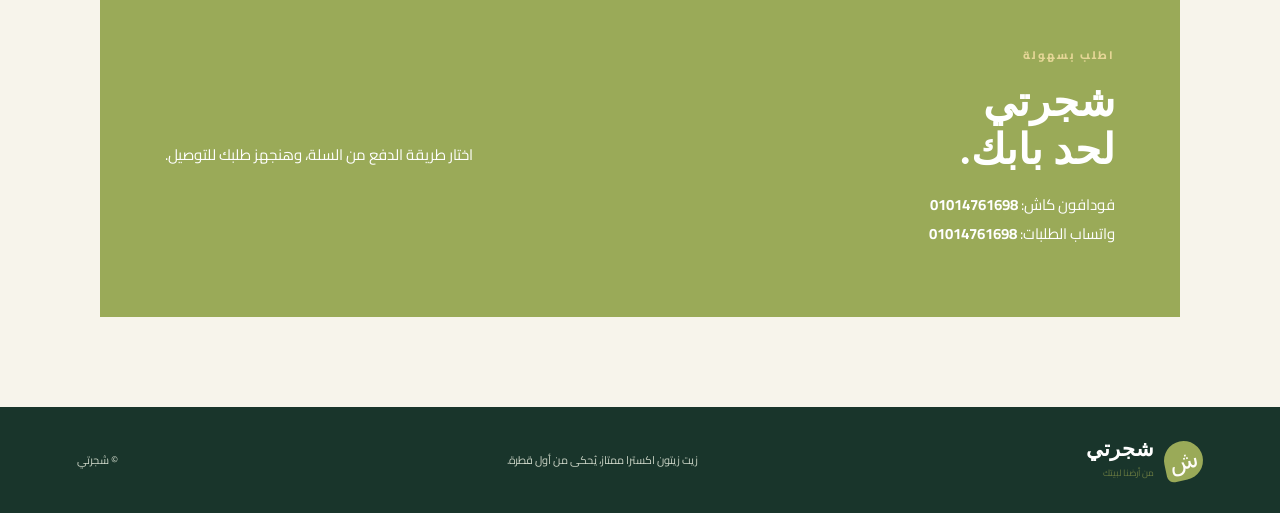
==== commit 6863f2e5: "Use admin shipping fee across storefront Co-authored-by: Manus <dev-agent@manus.ai>" ====
--- a/index.html
+++ b/index.html
@@ -26,7 +26,7 @@
     </style>
   </head>
   <body>
-    <div class="announcement">شحن <span data-shipping-fee>80 ج.م</span> <span>•</span> زيت زيتون اكسترا ممتاز</div>
+    <div class="announcement">شحن <span data-shipping-fee>جارِ تحميل الشحن…</span> <span>•</span> زيت زيتون اكسترا ممتاز</div>
     <header class="site-header"><a class="brand" href="#top" aria-label="شجرتي - الصفحة الرئيسية"><span class="brand-mark">ش</span><span><strong>شجرتي</strong><small>من أرضنا لبيتك</small></span></a><nav class="main-nav" aria-label="التنقل الرئيسي"><a href="#products">المنتجات</a><a href="#story">حكايتنا</a><a href="#quality">الجودة</a><a href="#contact">تواصل معنا</a></nav><div class="header-actions"><a class="profile-button" id="profileButton" href="profile.html">بروفايلي</a><button class="cart-button" id="openCart" aria-label="فتح سلة المشتريات">السلة <span id="cartCount">0</span></button></div></header>
     <main id="top">
       <section class="trust-row" id="quality"><div><strong>01</strong><span>ثمار مختارة<br /><small>من أفضل المزارع</small></span></div><div><strong>02</strong><span>عصر على البارد<br /><small>خلال ساعات من الحصاد</small></span></div><div><strong>03</strong><span>طعم يُحكى عنه<br /><small>نكهة متوازنة وغنية</small></span></div></section>
@@ -35,7 +35,7 @@
       <section class="newsletter" id="contact"><div><p class="eyebrow">اطلب بسهولة</p><h2>شجرتي<br />لحد بابك.</h2><p class="contact-line">فودافون كاش: <strong data-cash-number>01014761698</strong><br />واتساب الطلبات: <strong>01014761698</strong></p></div><p>اختار طريقة الدفع من السلة، وهنجهز طلبك للتوصيل.</p></section>
     </main>
     <footer class="site-footer"><div class="brand footer-brand"><span class="brand-mark">ش</span><span><strong>شجرتي</strong><small>من أرضنا لبيتك</small></span></div><p>زيت زيتون اكسترا ممتاز، يُحكى من أول قطرة.</p><span>© شجرتي</span></footer>
-    <aside class="cart-drawer" id="cartDrawer" aria-hidden="true"><div class="drawer-head"><h2>سلة مشترياتك</h2><button id="closeCart" aria-label="إغلاق السلة">×</button></div><div id="cartItems" class="cart-items"><p class="empty-cart">السلة فاضية لسه.<br />اختار زيتك المفضل!</p></div><div class="cart-footer"><div><span>المنتجات + الشحن</span><strong id="cartTotal">0 ج.م</strong></div><button class="button button-primary" id="checkout" type="button">إتمام الطلب والبيانات</button><form class="checkout-form" id="checkoutForm" hidden><input id="customerName" name="customer_name" placeholder="الاسم بالكامل" required /><input id="customerPhone" name="phone" type="tel" placeholder="رقم الهاتف" required /><textarea id="customerAddress" name="address" placeholder="العنوان بالتفصيل" required></textarea><div class="payment-options"><label class="payment-option selected" data-payment-option="cod"><input type="radio" name="payment_method" value="cod" checked /> الدفع عند الاستلام</label><label class="payment-option" data-payment-option="vodafone_cash"><input type="radio" name="payment_method" value="vodafone_cash" /> تحويل Vodafone Cash</label></div><p class="payment-note">سعر المنتجات + <span data-shipping-fee>80 ج.م</span> شحن. للتحويل: أرسل الإجمالي الظاهر في السلة إلى <strong data-cash-number>01014761698</strong> ثم اختر Vodafone Cash لرفع صورة الوصل.</p><div class="receipt-field" id="receiptField" hidden><label for="receipt"><strong>ارفع صورة وصل التحويل هنا</strong></label><input id="receipt" name="receipt" type="file" accept="image/jpeg,image/png,image/webp" /><small>الصورة ستصل مباشرة إلى لوحة الأدمن لمراجعة الطلب.</small></div><textarea name="notes" placeholder="ملاحظات إضافية (اختياري)"></textarea><button class="button button-primary" type="submit">تأكيد الطلب</button><p class="admin-msg" id="checkoutMessage"></p></form></div></aside><div class="overlay" id="overlay"></div>
+    <aside class="cart-drawer" id="cartDrawer" aria-hidden="true"><div class="drawer-head"><h2>سلة مشترياتك</h2><button id="closeCart" aria-label="إغلاق السلة">×</button></div><div id="cartItems" class="cart-items"><p class="empty-cart">السلة فاضية لسه.<br />اختار زيتك المفضل!</p></div><div class="cart-footer"><div><span>المنتجات + الشحن</span><strong id="cartTotal">0 ج.م</strong></div><button class="button button-primary" id="checkout" type="button">إتمام الطلب والبيانات</button><form class="checkout-form" id="checkoutForm" hidden><input id="customerName" name="customer_name" placeholder="الاسم بالكامل" required /><input id="customerPhone" name="phone" type="tel" placeholder="رقم الهاتف" required /><textarea id="customerAddress" name="address" placeholder="العنوان بالتفصيل" required></textarea><div class="payment-options"><label class="payment-option selected" data-payment-option="cod"><input type="radio" name="payment_method" value="cod" checked /> الدفع عند الاستلام</label><label class="payment-option" data-payment-option="vodafone_cash"><input type="radio" name="payment_method" value="vodafone_cash" /> تحويل Vodafone Cash</label></div><p class="payment-note">سعر المنتجات + <span data-shipping-fee>جارِ تحميل الشحن…</span> شحن. للتحويل: أرسل الإجمالي الظاهر في السلة إلى <strong data-cash-number>01014761698</strong> ثم اختر Vodafone Cash لرفع صورة الوصل.</p><div class="receipt-field" id="receiptField" hidden><label for="receipt"><strong>ارفع صورة وصل التحويل هنا</strong></label><input id="receipt" name="receipt" type="file" accept="image/jpeg,image/png,image/webp" /><small>الصورة ستصل مباشرة إلى لوحة الأدمن لمراجعة الطلب.</small></div><textarea name="notes" placeholder="ملاحظات إضافية (اختياري)"></textarea><button class="button button-primary" type="submit">تأكيد الطلب</button><p class="admin-msg" id="checkoutMessage"></p></form></div></aside><div class="overlay" id="overlay"></div>
     <script src="script.js"></script>
   </body>
 </html>
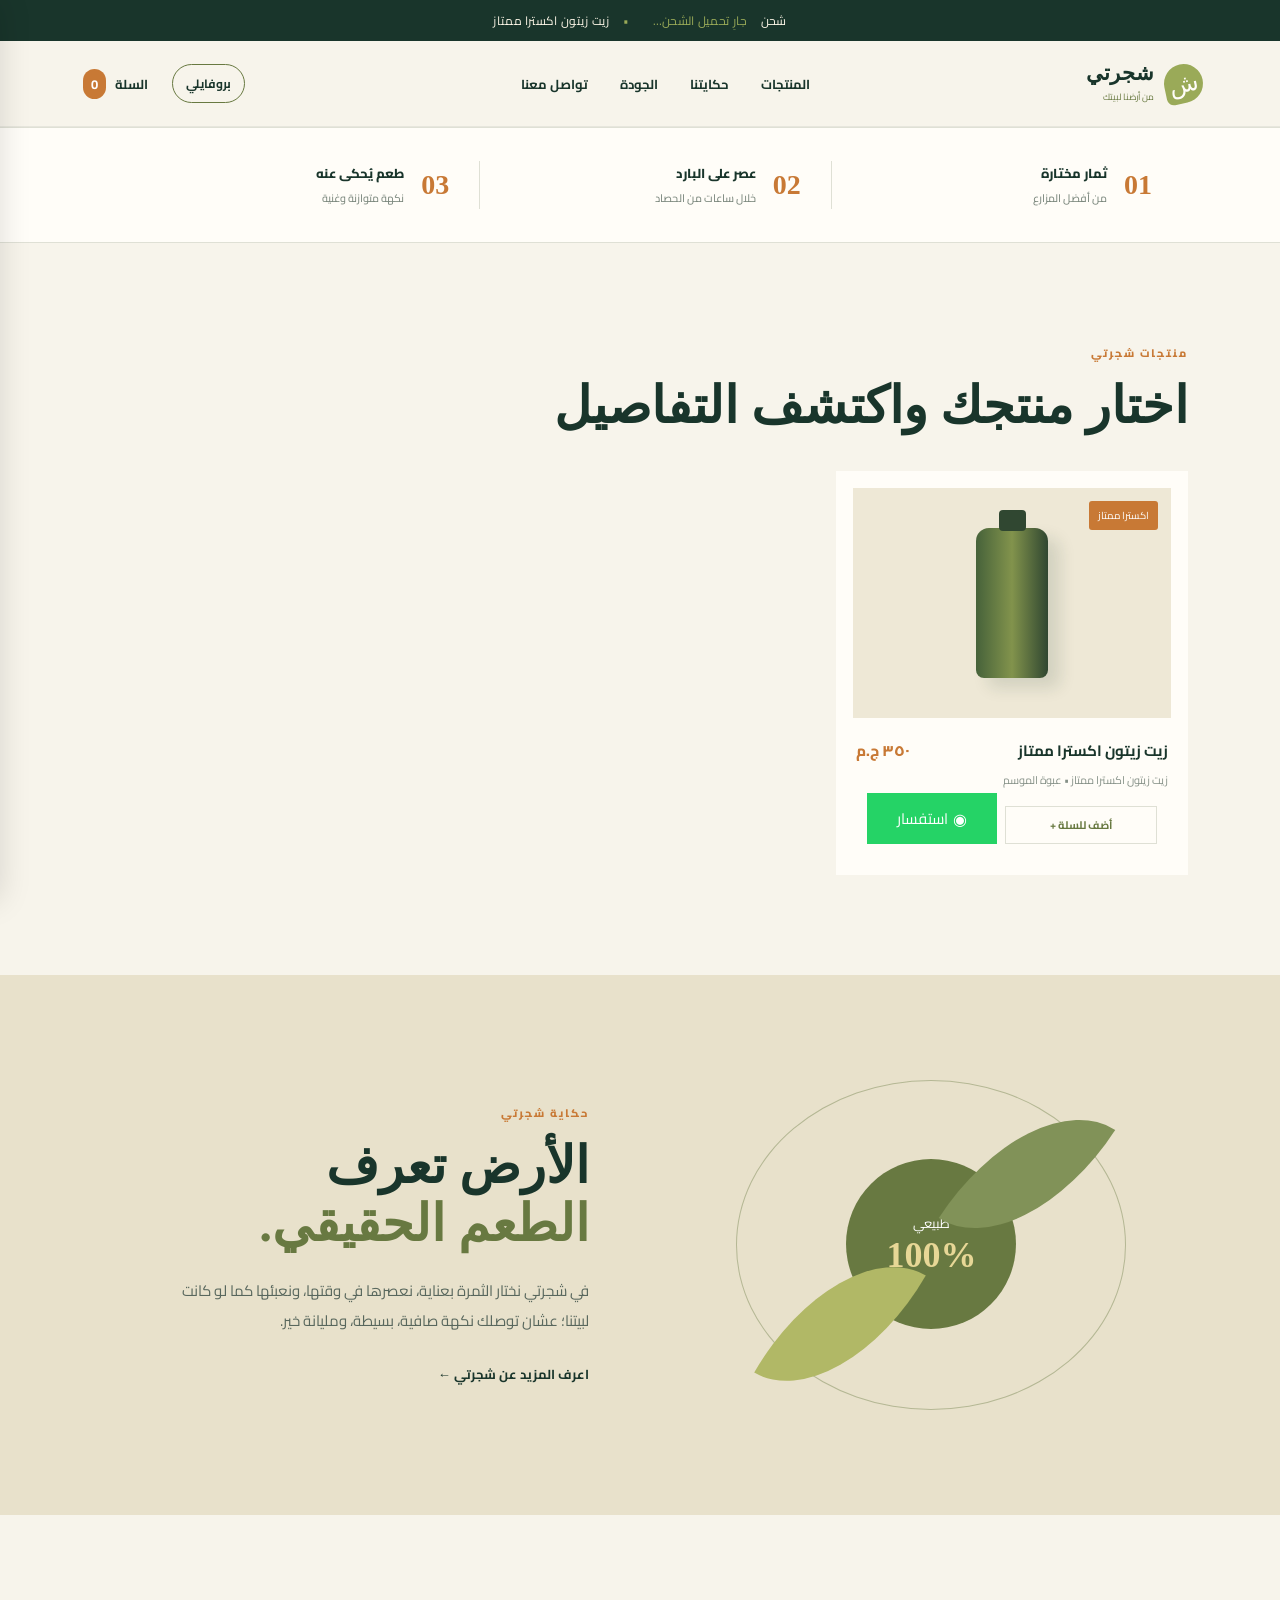
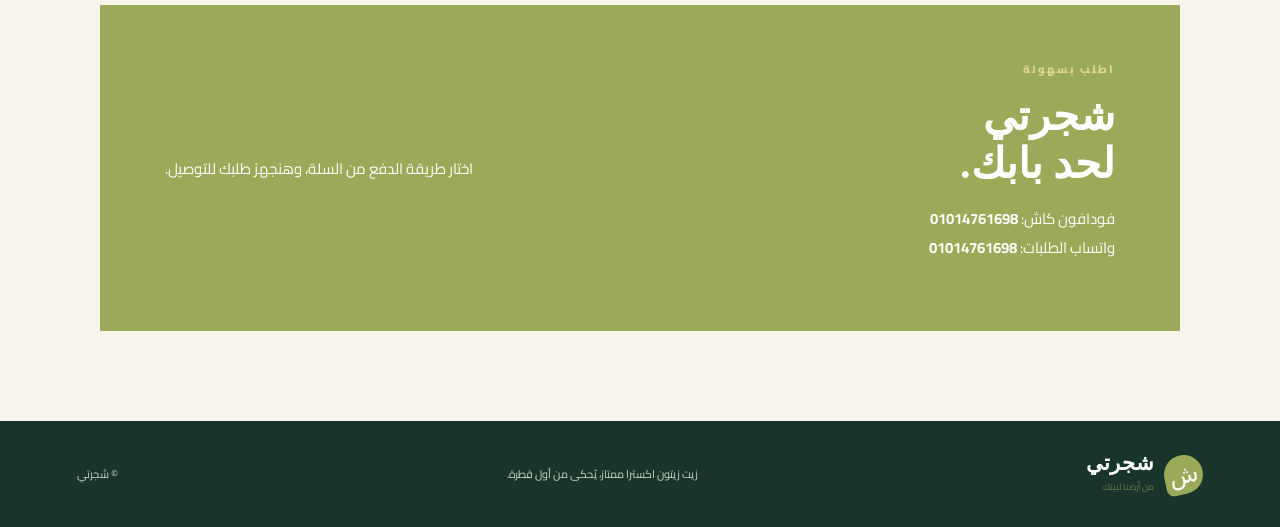
==== commit 20e7d751: "Bust frontend script cache Co-authored-by: Manus <dev-agent@manus.ai>" ====
--- a/index.html
+++ b/index.html
@@ -29,13 +29,13 @@
     <div class="announcement">شحن <span data-shipping-fee>جارِ تحميل الشحن…</span> <span>•</span> زيت زيتون اكسترا ممتاز</div>
     <header class="site-header"><a class="brand" href="#top" aria-label="شجرتي - الصفحة الرئيسية"><span class="brand-mark">ش</span><span><strong>شجرتي</strong><small>من أرضنا لبيتك</small></span></a><nav class="main-nav" aria-label="التنقل الرئيسي"><a href="#products">المنتجات</a><a href="#story">حكايتنا</a><a href="#quality">الجودة</a><a href="#contact">تواصل معنا</a></nav><div class="header-actions"><a class="profile-button" id="profileButton" href="profile.html">بروفايلي</a><button class="cart-button" id="openCart" aria-label="فتح سلة المشتريات">السلة <span id="cartCount">0</span></button></div></header>
     <main id="top">
-      <section class="trust-row" id="quality"><div><strong>01</strong><span>ثمار مختارة<br /><small>من أفضل المزارع</small></span></div><div><strong>02</strong><span>عصر على البارد<br /><small>خلال ساعات من الحصاد</small></span></div><div><strong>03</strong><span>طعم يُحكى عنه<br /><small>نكهة متوازنة وغنية</small></span></div></section>
+      <section id="seasonalBanner" class="seasonal-banner" hidden><strong id="seasonalTitle"></strong><span id="seasonalText"></span></section><section class="trust-row" id="quality"><div><strong>01</strong><span>ثمار مختارة<br /><small>من أفضل المزارع</small></span></div><div><strong>02</strong><span>عصر على البارد<br /><small>خلال ساعات من الحصاد</small></span></div><div><strong>03</strong><span>طعم يُحكى عنه<br /><small>نكهة متوازنة وغنية</small></span></div></section>
       <section class="products-section" id="products"><div class="section-heading"><div><p class="eyebrow">منتجات شجرتي</p><h2>اختار منتجك واكتشف التفاصيل</h2></div></div><div class="products-grid" id="productsGrid"></div></section>
       <section class="story" id="story"><div class="story-visual"><div class="story-circle">طبيعي<br /><b>100%</b></div><div class="story-leaf leaf-a"></div><div class="story-leaf leaf-b"></div></div><div class="story-copy"><p class="eyebrow">حكاية شجرتي</p><h2>الأرض تعرف<br /><em>الطعم الحقيقي.</em></h2><p>في شجرتي نختار الثمرة بعناية، نعصرها في وقتها، ونعبئها كما لو كانت لبيتنا؛ عشان توصلك نكهة صافية، بسيطة، ومليانة خير.</p><a class="text-link" href="#contact">اعرف المزيد عن شجرتي ←</a></div></section>
       <section class="newsletter" id="contact"><div><p class="eyebrow">اطلب بسهولة</p><h2>شجرتي<br />لحد بابك.</h2><p class="contact-line">فودافون كاش: <strong data-cash-number>01014761698</strong><br />واتساب الطلبات: <strong>01014761698</strong></p></div><p>اختار طريقة الدفع من السلة، وهنجهز طلبك للتوصيل.</p></section>
     </main>
     <footer class="site-footer"><div class="brand footer-brand"><span class="brand-mark">ش</span><span><strong>شجرتي</strong><small>من أرضنا لبيتك</small></span></div><p>زيت زيتون اكسترا ممتاز، يُحكى من أول قطرة.</p><span>© شجرتي</span></footer>
     <aside class="cart-drawer" id="cartDrawer" aria-hidden="true"><div class="drawer-head"><h2>سلة مشترياتك</h2><button id="closeCart" aria-label="إغلاق السلة">×</button></div><div id="cartItems" class="cart-items"><p class="empty-cart">السلة فاضية لسه.<br />اختار زيتك المفضل!</p></div><div class="cart-footer"><div><span>المنتجات + الشحن</span><strong id="cartTotal">0 ج.م</strong></div><button class="button button-primary" id="checkout" type="button">إتمام الطلب والبيانات</button><form class="checkout-form" id="checkoutForm" hidden><input id="customerName" name="customer_name" placeholder="الاسم بالكامل" required /><input id="customerPhone" name="phone" type="tel" placeholder="رقم الهاتف" required /><textarea id="customerAddress" name="address" placeholder="العنوان بالتفصيل" required></textarea><div class="payment-options"><label class="payment-option selected" data-payment-option="cod"><input type="radio" name="payment_method" value="cod" checked /> الدفع عند الاستلام</label><label class="payment-option" data-payment-option="vodafone_cash"><input type="radio" name="payment_method" value="vodafone_cash" /> تحويل Vodafone Cash</label></div><p class="payment-note">سعر المنتجات + <span data-shipping-fee>جارِ تحميل الشحن…</span> شحن. للتحويل: أرسل الإجمالي الظاهر في السلة إلى <strong data-cash-number>01014761698</strong> ثم اختر Vodafone Cash لرفع صورة الوصل.</p><div class="receipt-field" id="receiptField" hidden><label for="receipt"><strong>ارفع صورة وصل التحويل هنا</strong></label><input id="receipt" name="receipt" type="file" accept="image/jpeg,image/png,image/webp" /><small>الصورة ستصل مباشرة إلى لوحة الأدمن لمراجعة الطلب.</small></div><textarea name="notes" placeholder="ملاحظات إضافية (اختياري)"></textarea><button class="button button-primary" type="submit">تأكيد الطلب</button><p class="admin-msg" id="checkoutMessage"></p></form></div></aside><div class="overlay" id="overlay"></div>
-    <script src="script.js"></script>
+    <script src="script.js?v=c3e6069"></script>
   </body>
 </html>
--- a/styles.css
+++ b/styles.css
@@ -4,3 +4,5 @@
 
 .header-actions{display:flex;align-items:center;gap:18px}.profile-button{border:1px solid var(--olive);color:var(--ink);border-radius:20px;padding:7px 13px;font-size:12px;font-weight:700;text-decoration:none;max-width:150px;overflow:hidden;text-overflow:ellipsis;white-space:nowrap}.profile-button:hover{background:var(--olive);color:#fff}.profile-tracking{border-top:1px solid var(--line);margin-top:24px;padding-top:20px}.profile-tracking form{display:grid;grid-template-columns:1fr 1fr auto;gap:10px}.profile-tracking input{margin:0!important}@media(max-width:700px){.header-actions{gap:8px}.profile-button{max-width:105px;padding-inline:9px}.profile-tracking form{grid-template-columns:1fr}}
 .stats-grid{display:grid;grid-template-columns:repeat(4,1fr);gap:14px}.stat-card{background:#f1f3e9;border-right:4px solid var(--orange);padding:18px}.stat-card small{display:block;color:#6e796e;font-size:12px}.stat-card strong{display:block;color:var(--ink);font:700 25px Georgia;margin-top:9px}.shipping-form{display:flex;align-items:end;gap:14px;flex-wrap:wrap}.shipping-form label{font-size:12px;font-weight:700;color:#5d695f}.shipping-form input{display:block;margin-top:7px;border:1px solid var(--line);padding:12px;font:14px Cairo;width:220px}@media(max-width:700px){.stats-grid{grid-template-columns:1fr 1fr}.shipping-form{display:grid}.shipping-form input{width:100%}}
+
+.seasonal-banner{max-width:1080px;margin:24px auto 0;padding:16px 22px;background:#fff0d8;border-right:5px solid var(--orange);display:flex;gap:14px;align-items:center}.seasonal-banner[hidden]{display:none}.seasonal-banner strong{color:var(--ink)}.seasonal-banner span{color:#69756b}.media-thumbs{direction:rtl}.product-actions,.product-detail-actions{display:flex;gap:8px;align-items:stretch}.product-actions{padding:0 14px 14px}.product-actions button,.product-actions a{flex:1}.product-detail-actions .button{flex:1;text-align:center}.whatsapp-inquiry{background:#25d366!important;color:#fff!important;border-color:#25d366!important;text-decoration:none;display:inline-flex;align-items:center;justify-content:center;gap:5px}.whatsapp-inquiry span{font-size:16px}@media(max-width:600px){.product-actions,.product-detail-actions{flex-direction:column}.product-actions{padding-inline:10px}}
